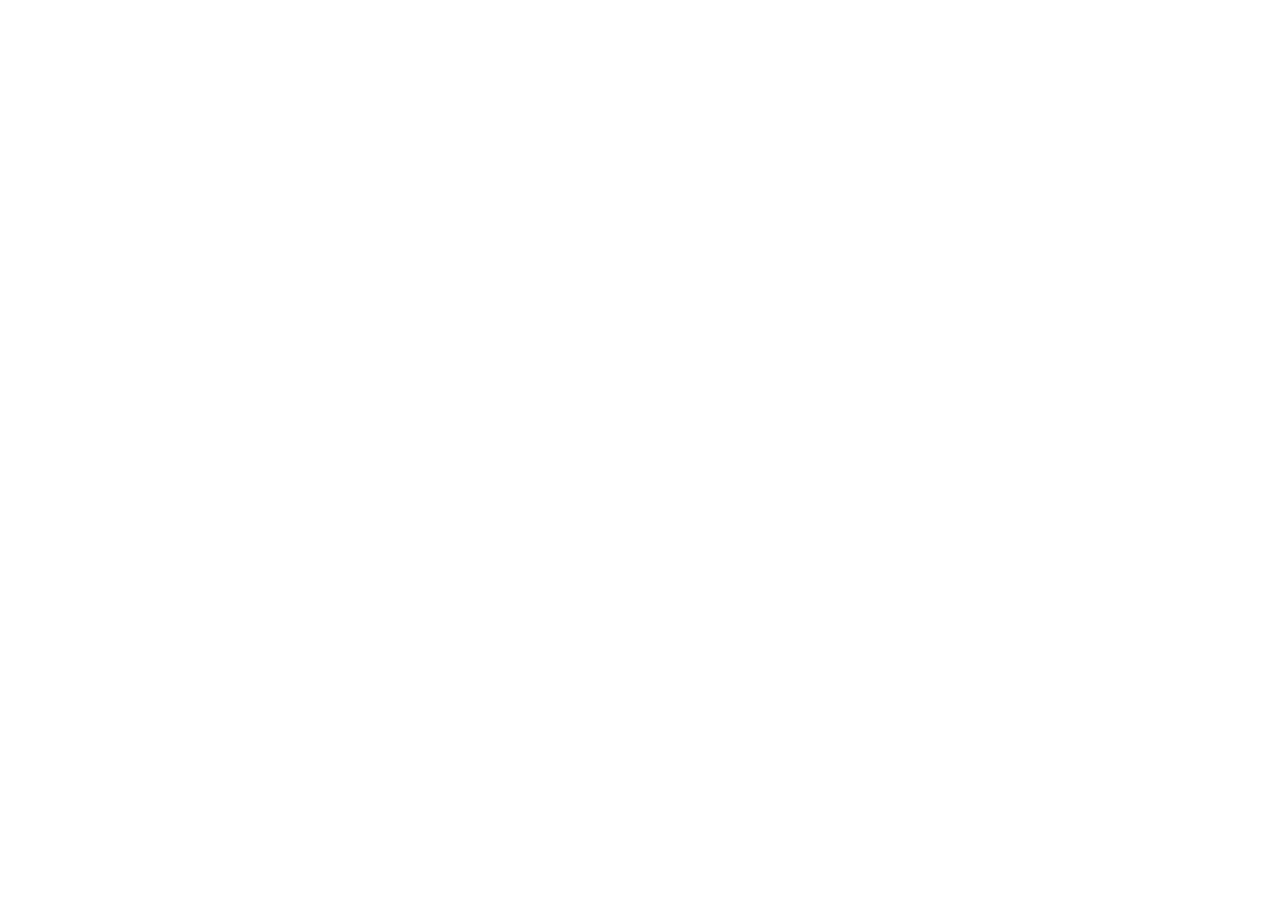
==== dev.html @ 2709f431 "Add repo scaffold: pen.js, genome/app/probes stubs, tokens, dev harness Copies pen.js byte-identical" ====
<!doctype html>
<html lang="en">
<head>
  <meta charset="utf-8">
  <meta name="viewport" content="width=device-width, initial-scale=1">
  <title>Likeness Evolver – Dev Harness</title>
  <link rel="stylesheet" href="style.css">
</head>
<body class="edu">
  <main id="probes"></main>
  <canvas id="sheet"></canvas>
  <script src="pen.js"></script>
  <script src="genome.js"></script>
  <script src="probes.js"></script>
</body>
</html>
---- style.css ----
/* ─── Tokens: the drawing palette (from faces/shared/palette.css) plus the
   edulab UI tokens the app chrome needs (from faces/shared/edulab.css).
   pen.js and genome.js read colours only from here via tok()/toks(). ─── */
:root {
  /* ── drawing paper & inks ── */
  --canvas: #FFFFFF;
  --ink: #211E1A;
  --ink-sepia: #5B3F2E;
  --ink-blue: #1B4E88;

  /* ── marker box: skins, hair, tints, hats, accents, blush ── */
  --skin-1: #e9c2a6; --skin-2: #dca884; --skin-3: #caa07a; --skin-4: #b9855e;
  --skin-5: #e6b9b0; --skin-6: #a36d4b; --skin-7: #7f5236;
  --hair-1: #3a2a22; --hair-2: #2c3340; --hair-3: #5a3b2b; --hair-4: #4a4642;
  --tint-1: #c9a46a; --tint-2: #a8765a; --tint-3: #b7b3aa; --tint-4: #8c6b7a;
  --hat-1: #6b7f98; --hat-2: #7d8a5e; --hat-3: #b68b4c; --hat-4: #a9504a; --hat-5: #8d8f91;
  --accent-1: #b8463e; --accent-2: #4f6f96; --accent-3: #c9962f;
  --blush: #d98a85;

  /* ── edulab UI chrome: background, text, accent teal/marigold ── */
  --paper: #FBF7F0;
  --paper-2: #F4EDDF;
  --paper-3: #ECE1CF;
  --surface: #FFFFFF;
  --ink-2: #5B554D;
  --ink-3: #938A7C;
  --line: #E7DCCB;
  --line-2: #D6C8B2;

  --marigold: #E8920C;
  --marigold-600: #CE800A;
  --marigold-soft: #FBE7C2;
  --marigold-ink: #8A4F00;

  --teal: #0E8C7F;
  --teal-600: #0B7468;
  --teal-soft: #D2EBE6;
  --teal-ink: #0A5A52;
}
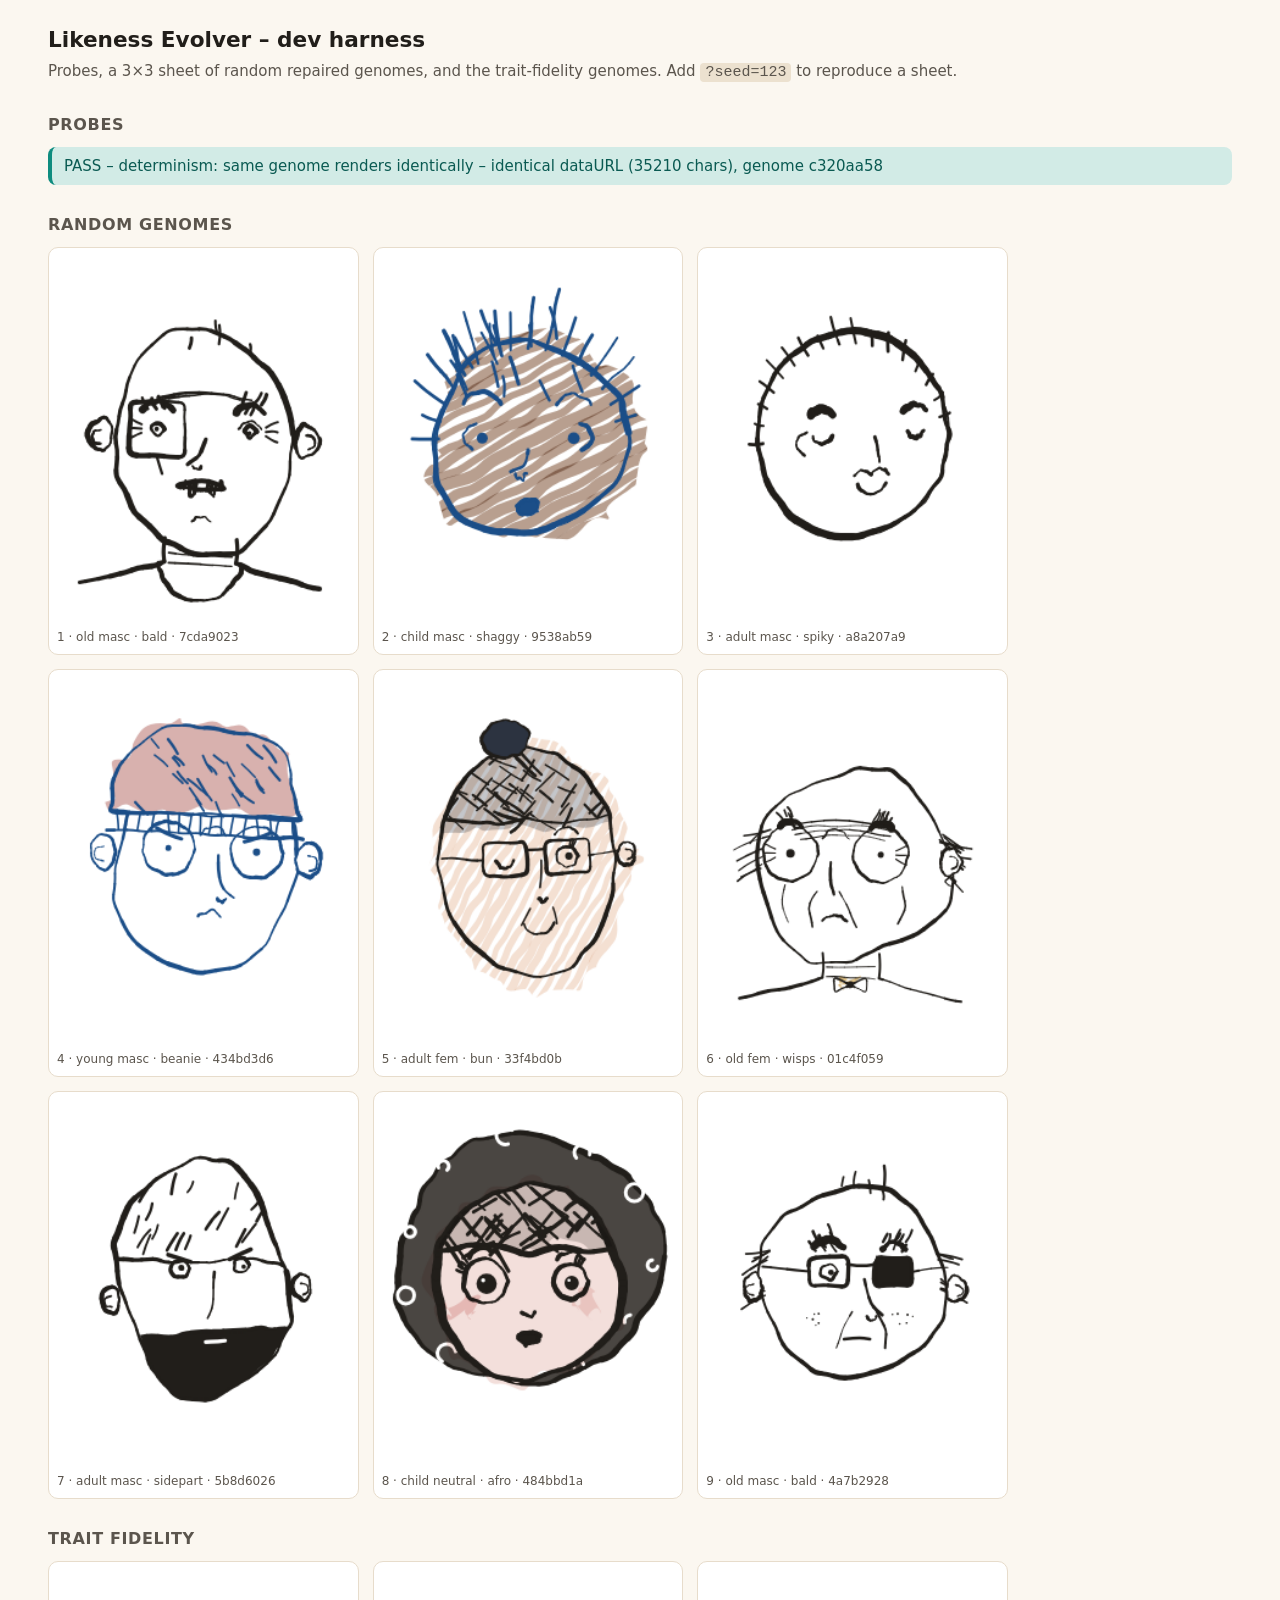
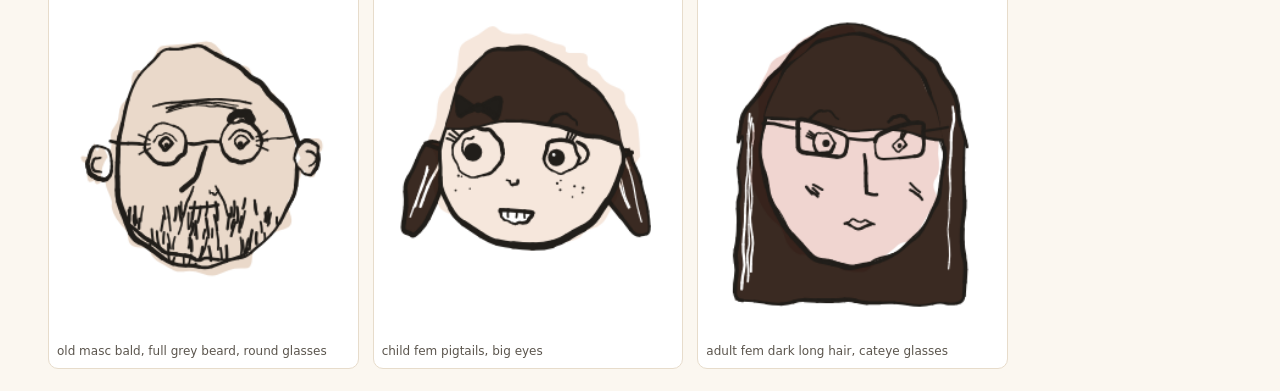
==== commit c4cf6ca5: "Add genome model and deterministic drawFace adapted from faces.js Lift every recognisable trait of a" ====
--- a/dev.html
+++ b/dev.html
@@ -6,11 +6,130 @@
   <title>Likeness Evolver – Dev Harness</title>
   <link rel="stylesheet" href="style.css">
 </head>
-<body class="edu">
-  <main id="probes"></main>
-  <canvas id="sheet"></canvas>
+<body class="dev">
+  <header class="dev-head">
+    <h1>Likeness Evolver – dev harness</h1>
+    <p class="dev-note">Probes, a 3×3 sheet of random repaired genomes, and the trait-fidelity genomes.
+      Add <code>?seed=123</code> to reproduce a sheet.</p>
+  </header>
+
+  <section>
+    <h2>Probes</h2>
+    <main id="probes" class="probe-list"></main>
+  </section>
+
+  <section>
+    <h2>Random genomes</h2>
+    <div id="sheet" class="face-grid"></div>
+  </section>
+
+  <section>
+    <h2>Trait fidelity</h2>
+    <div id="fidelity" class="face-grid face-grid-3"></div>
+  </section>
+
   <script src="pen.js"></script>
   <script src="genome.js"></script>
   <script src="probes.js"></script>
+  <script>
+  (function () {
+    'use strict';
+
+    // ─── Constants ───
+    var CELL_W = 240, CELL_H = 300;
+
+    /* hand-built genomes for the trait-fidelity spot check (spec Phase 1) */
+    var FIDELITY = [
+      ['old masc bald, full grey beard, round glasses', {
+        age: 'old', gender: 'masc', expr: 'neutral',
+        hairStyle: 'bald', hairDark: false, hairFillIdx: 3, hairTintIdx: null,
+        skinIdx: 2, washMode: 'flat', hatWashIdx: null, accentIdx: 1, inkIdx: 0,
+        penW: 1.15, headW: 68, headRatio: 1.14, tilt: -0.03, look: 0,
+        eyeKind: 'ring', browKind: 'thick', noseKind: 'big', mouthKind: 'flat',
+        stache: 'none', beard: 'full', eyewear: 'round', bow: false, earrings: 'none',
+        wobbleSeed: 101,
+      }],
+      ['child fem pigtails, big eyes', {
+        age: 'child', gender: 'fem', expr: 'neutral',
+        hairStyle: 'pigtails', hairDark: true, hairFillIdx: 0, hairTintIdx: null,
+        skinIdx: 0, washMode: 'flat', hatWashIdx: null, accentIdx: 0, inkIdx: 0,
+        penW: 1.0, headW: 54, headRatio: 1.02, tilt: 0.05, look: -0.5,
+        eyeKind: 'big', browKind: 'arc', noseKind: 'button', mouthKind: 'grin',
+        stache: 'none', beard: 'none', eyewear: 'none', bow: true, earrings: 'none',
+        wobbleSeed: 202,
+      }],
+      ['adult fem dark long hair, cateye glasses', {
+        age: 'adult', gender: 'fem', expr: 'neutral',
+        hairStyle: 'long', hairDark: true, hairFillIdx: 0, hairTintIdx: null,
+        skinIdx: 4, washMode: 'flat', hatWashIdx: null, accentIdx: 0, inkIdx: 0,
+        penW: 1.05, headW: 64, headRatio: 1.2, tilt: 0.02, look: 0.5,
+        eyeKind: 'ring', browKind: 'arc', noseKind: 'straight', mouthKind: 'lips',
+        stache: 'none', beard: 'none', eyewear: 'cateye', bow: false, earrings: 'drop',
+        wobbleSeed: 303,
+      }],
+    ];
+
+    // ─── DOM refs ───
+    var probesEl = document.getElementById('probes');
+    var sheetEl = document.getElementById('sheet');
+    var fidelityEl = document.getElementById('fidelity');
+
+    // ─── Helpers ───
+    function cell(parent, label) {
+      var fig = document.createElement('figure');
+      fig.className = 'face-cell';
+      var canvas = document.createElement('canvas');
+      canvas.width = CELL_W; canvas.height = CELL_H;
+      var cap = document.createElement('figcaption');
+      cap.textContent = label;
+      fig.appendChild(canvas); fig.appendChild(cap);
+      parent.appendChild(fig);
+      return canvas;
+    }
+
+    function seedFromQuery() {
+      var m = /[?&]seed=(-?\d+)/.exec(window.location.search);
+      return m ? parseInt(m[1], 10) : (Date.now() | 0);
+    }
+
+    // ─── Render ───
+    function renderProbes() {
+      var results = window.Probes.run();
+      probesEl.textContent = '';
+      results.forEach(function (r) {
+        var row = document.createElement('p');
+        row.className = 'probe-row';
+        row.setAttribute('data-pass', r.pass ? 'true' : 'false');
+        row.textContent = (r.pass ? 'PASS' : 'FAIL') + ' – ' + r.name + ' – ' + r.detail;
+        probesEl.appendChild(row);
+      });
+      probesEl.setAttribute('data-all-pass', results.every(function (r) { return r.pass; }) ? 'true' : 'false');
+    }
+
+    function renderSheet(seed) {
+      var rand = window.Genome.mulberry32(seed);
+      sheetEl.textContent = '';
+      for (var i = 0; i < 9; i++) {
+        var g = window.Genome.randomGenome(rand);
+        var label = (i + 1) + ' · ' + g.age + ' ' + g.gender + ' · ' + g.hairStyle + ' · ' + window.Genome.genomeHash(g);
+        window.Genome.renderGenome(cell(sheetEl, label), g);
+      }
+      sheetEl.setAttribute('data-seed', String(seed));
+    }
+
+    function renderFidelity() {
+      fidelityEl.textContent = '';
+      FIDELITY.forEach(function (pair) {
+        var g = window.Genome.repair(pair[1]);
+        window.Genome.renderGenome(cell(fidelityEl, pair[0]), g);
+      });
+    }
+
+    // ─── Init ───
+    renderProbes();
+    renderSheet(seedFromQuery());
+    renderFidelity();
+  })();
+  </script>
 </body>
 </html>
--- a/style.css
+++ b/style.css
@@ -37,3 +37,50 @@
   --teal-soft: #D2EBE6;
   --teal-ink: #0A5A52;
 }
+
+/* ─── Dev harness (dev.html): plain layout, tokens only ─── */
+body.dev {
+  margin: 0;
+  padding: 24px clamp(16px, 4vw, 48px);
+  background: var(--paper);
+  color: var(--ink);
+  font: 15px/1.5 ui-sans-serif, system-ui, -apple-system, "Segoe UI", sans-serif;
+}
+body.dev h1 { font-size: 1.35rem; margin: 0 0 4px; }
+body.dev h2 { font-size: 1rem; margin: 28px 0 10px; color: var(--ink-2); letter-spacing: 0.04em; text-transform: uppercase; }
+.dev-note { margin: 0; color: var(--ink-2); }
+.dev-note code { background: var(--paper-3); padding: 1px 5px; border-radius: 4px; }
+
+.probe-list { display: flex; flex-direction: column; gap: 6px; }
+.probe-row {
+  margin: 0;
+  padding: 8px 12px;
+  border-radius: 8px;
+  border-left: 4px solid var(--line-2);
+  background: var(--surface);
+}
+.probe-row[data-pass="true"] { border-left-color: var(--teal); background: var(--teal-soft); color: var(--teal-ink); }
+.probe-row[data-pass="false"] { border-left-color: var(--marigold-600); background: var(--marigold-soft); color: var(--marigold-ink); }
+
+.face-grid {
+  display: grid;
+  grid-template-columns: repeat(3, minmax(0, 1fr));
+  gap: 14px;
+  max-width: 960px;
+}
+.face-cell {
+  margin: 0;
+  background: var(--surface);
+  border: 1px solid var(--line);
+  border-radius: 10px;
+  padding: 8px;
+  display: flex;
+  flex-direction: column;
+  gap: 6px;
+}
+.face-cell canvas { width: 100%; height: auto; display: block; background: var(--canvas); border-radius: 6px; }
+.face-cell figcaption { font-size: 0.75rem; color: var(--ink-2); }
+
+@media (max-width: 768px) {
+  .face-grid { grid-template-columns: repeat(2, minmax(0, 1fr)); }
+}
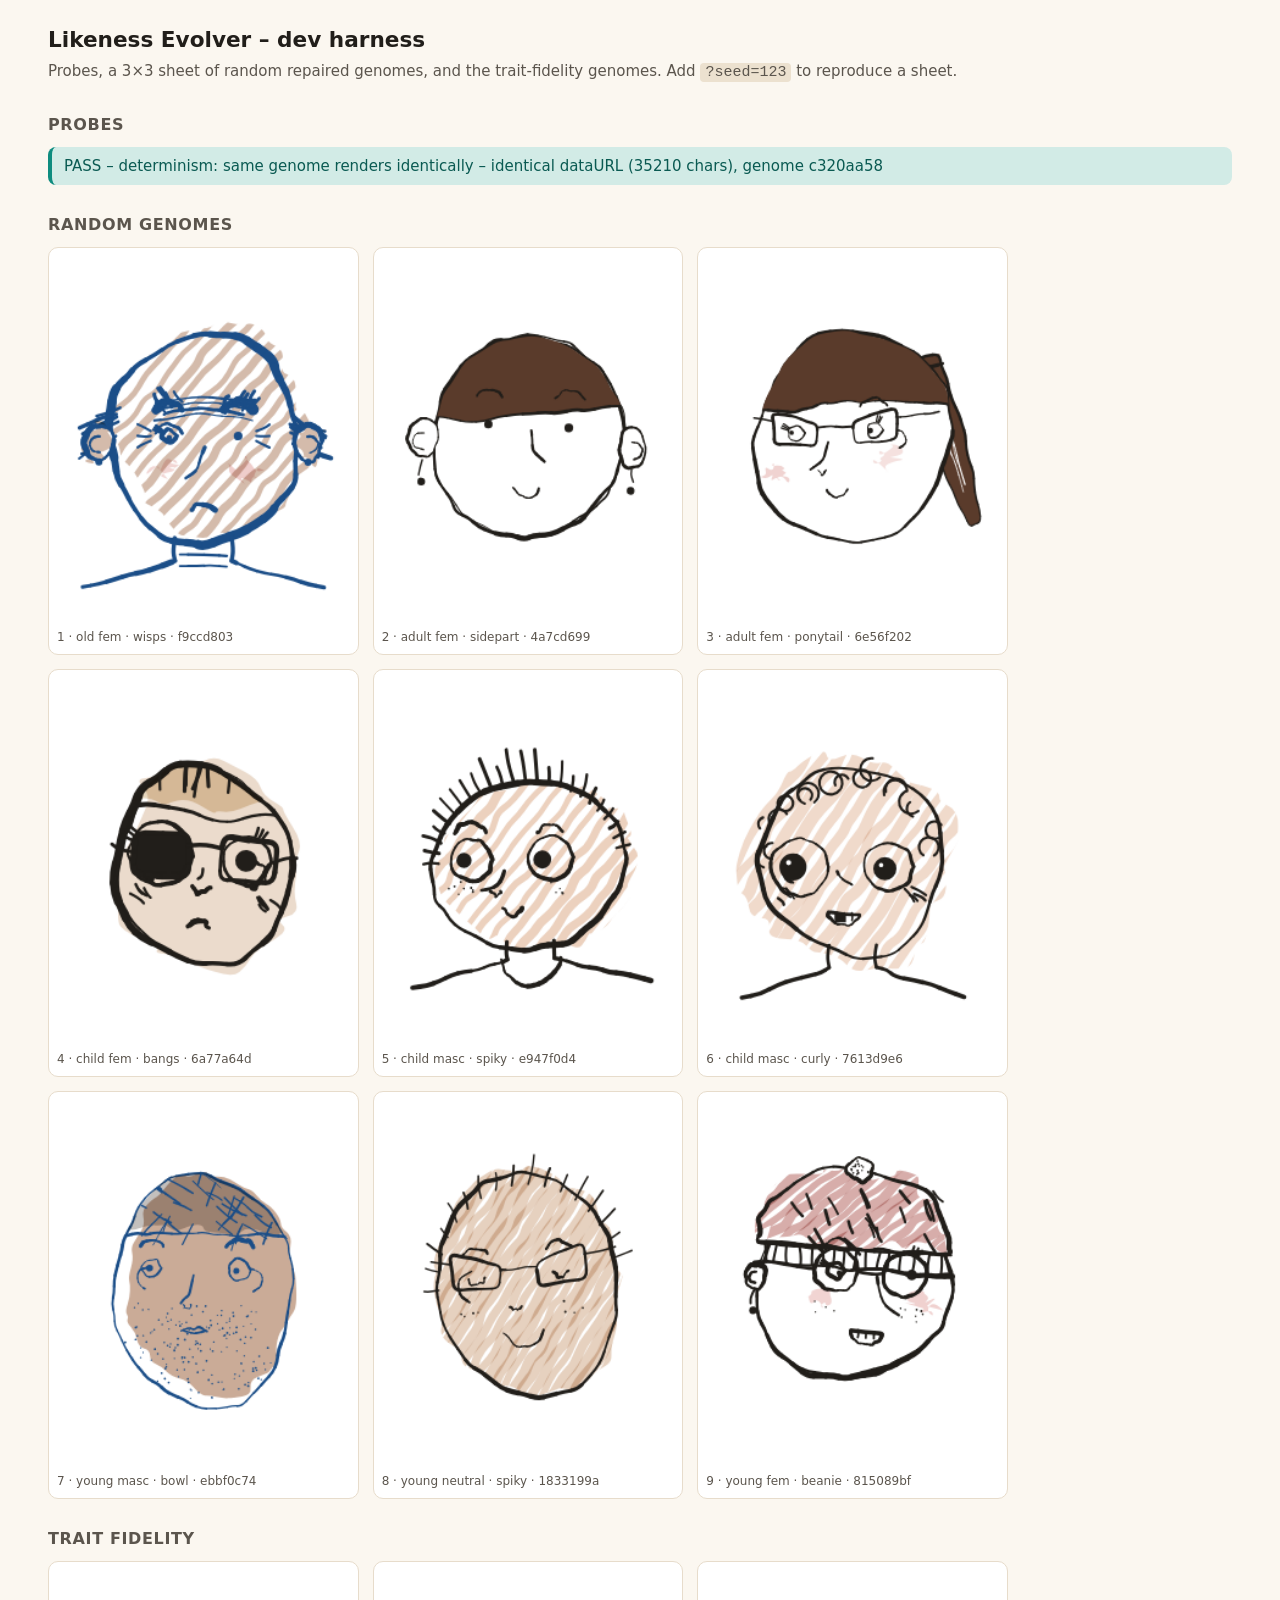
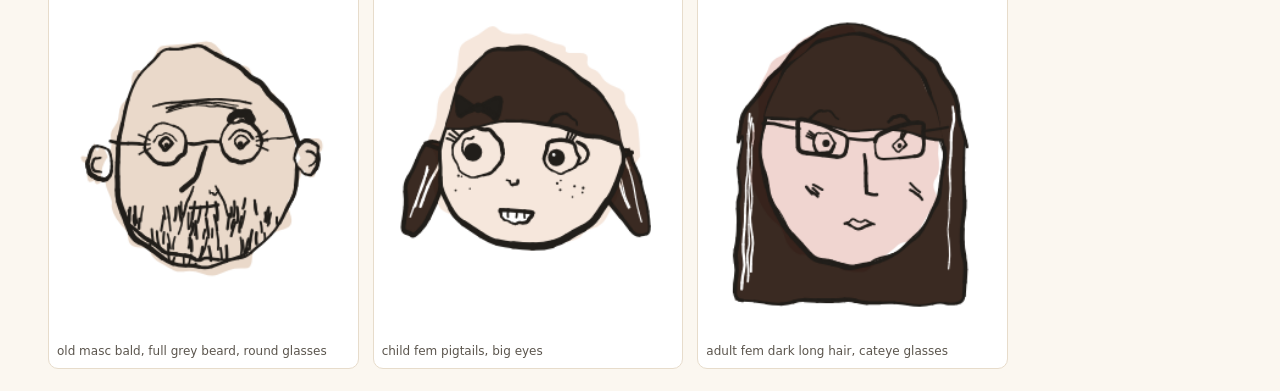
==== commit 37e7c542: "Tidy the Genome namespace and the probe harness after review - Move the six non-contract exports (GE" ====
--- a/dev.html
+++ b/dev.html
@@ -107,7 +107,7 @@
     }
 
     function renderSheet(seed) {
-      var rand = window.Genome.mulberry32(seed);
+      var rand = window.Genome._internal.mulberry32(seed);
       sheetEl.textContent = '';
       for (var i = 0; i < 9; i++) {
         var g = window.Genome.randomGenome(rand);
--- a/style.css
+++ b/style.css
@@ -36,6 +36,9 @@
   --teal-600: #0B7468;
   --teal-soft: #D2EBE6;
   --teal-ink: #0A5A52;
+
+  /* ── type ── */
+  --font-ui: ui-sans-serif, system-ui, -apple-system, "Segoe UI", sans-serif;
 }
 
 /* ─── Dev harness (dev.html): plain layout, tokens only ─── */
@@ -44,7 +47,7 @@
   padding: 24px clamp(16px, 4vw, 48px);
   background: var(--paper);
   color: var(--ink);
-  font: 15px/1.5 ui-sans-serif, system-ui, -apple-system, "Segoe UI", sans-serif;
+  font: 15px/1.5 var(--font-ui);
 }
 body.dev h1 { font-size: 1.35rem; margin: 0 0 4px; }
 body.dev h2 { font-size: 1rem; margin: 28px 0 10px; color: var(--ink-2); letter-spacing: 0.04em; text-transform: uppercase; }
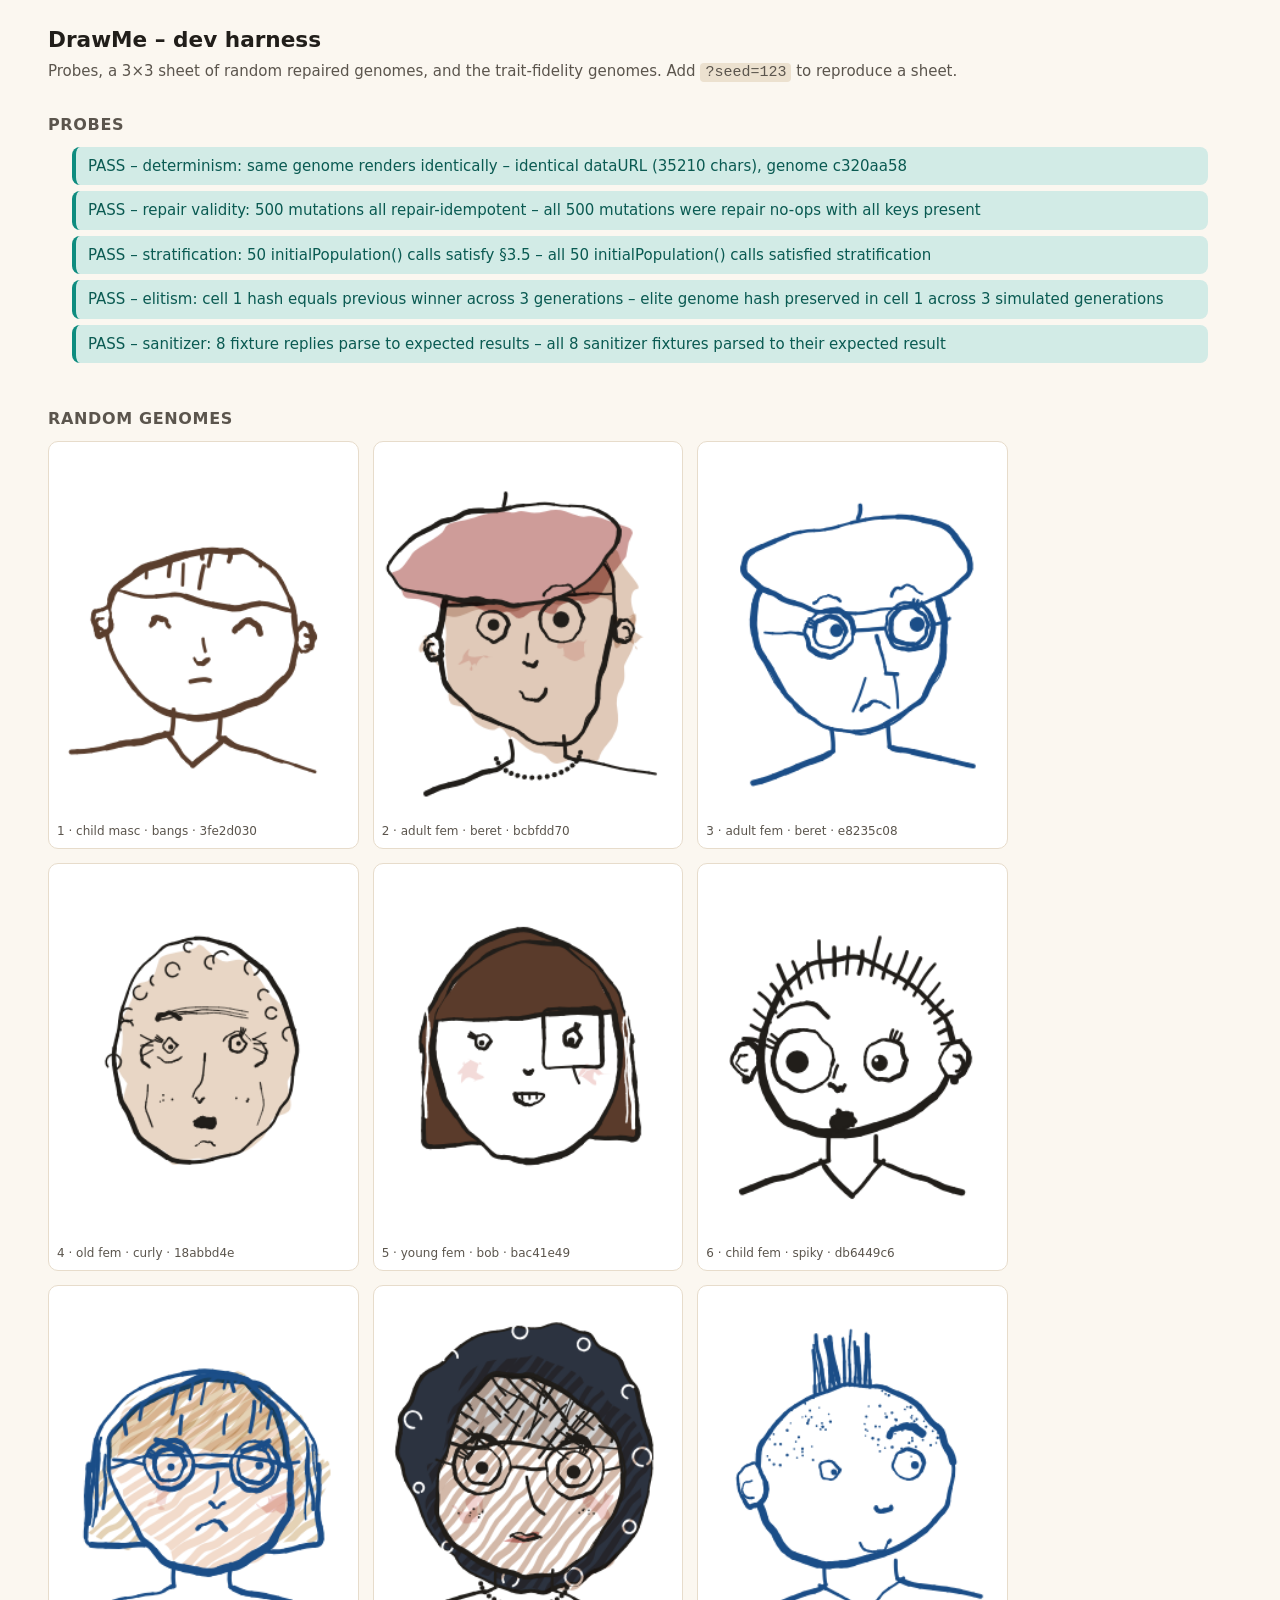
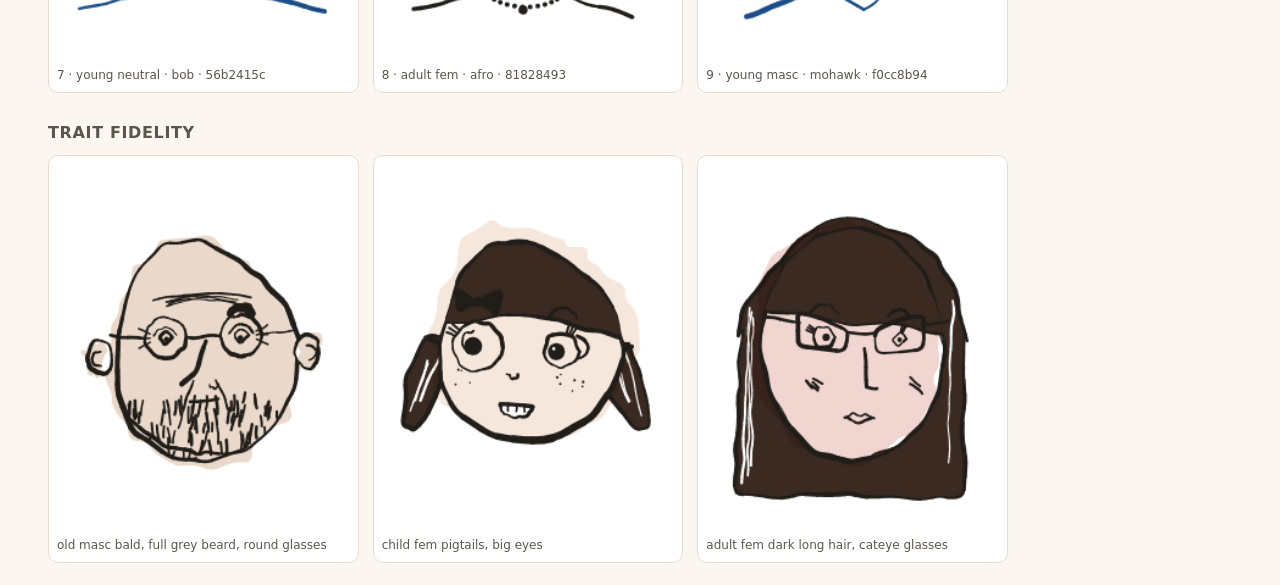
==== commit 64cc0190: "Task 9: rename to DrawMe, header run controls, AI model catalog + discovery, log thumbnails - Rename" ====
--- a/dev.html
+++ b/dev.html
@@ -3,12 +3,12 @@
 <head>
   <meta charset="utf-8">
   <meta name="viewport" content="width=device-width, initial-scale=1">
-  <title>Likeness Evolver – Dev Harness</title>
+  <title>DrawMe – Dev Harness</title>
   <link rel="stylesheet" href="style.css">
 </head>
 <body class="dev">
   <header class="dev-head">
-    <h1>Likeness Evolver – dev harness</h1>
+    <h1>DrawMe – dev harness</h1>
     <p class="dev-note">Probes, a 3×3 sheet of random repaired genomes, and the trait-fidelity genomes.
       Add <code>?seed=123</code> to reproduce a sheet.</p>
   </header>
--- a/style.css
+++ b/style.css
@@ -19,6 +19,7 @@
 
   /* ── edulab UI chrome: background, text, accent teal/marigold ── */
   --paper: #FBF7F0;
+  --paper-translucent: rgba(251, 247, 240, 0.85); /* --paper at 85% alpha, for the blurred header bar */
   --paper-2: #F4EDDF;
   --paper-3: #ECE1CF;
   --surface: #FFFFFF;
@@ -39,6 +40,15 @@
 
   /* ── type ── */
   --font-ui: ui-sans-serif, system-ui, -apple-system, "Segoe UI", sans-serif;
+  --font-display: var(--font-ui);
+  --font-mono: ui-monospace, "SF Mono", Menlo, "DejaVu Sans Mono", monospace;
+
+  /* ── app chrome: radius, shadow, focus ── */
+  --on-primary: #FFFFFF;
+  --r-xs: 6px; --r-sm: 10px; --r-md: 14px; --r-lg: 20px; --r-pill: 999px;
+  --shadow-sm: 0 1px 2px rgba(33, 30, 26, 0.06), 0 1px 1px rgba(33, 30, 26, 0.04);
+  --shadow-md: 0 4px 16px rgba(33, 30, 26, 0.08), 0 1px 3px rgba(33, 30, 26, 0.05);
+  --focus-ring: 0 0 0 3px rgba(232, 146, 12, 0.38);
 }
 
 /* ─── Dev harness (dev.html): plain layout, tokens only ─── */
@@ -87,3 +97,283 @@
 @media (max-width: 768px) {
   .face-grid { grid-template-columns: repeat(2, minmax(0, 1fr)); }
 }
+
+/* ============================================================
+   APP CHROME – draw.html: header, layout regions, upload zone,
+   grid, controls, log, probe panel. edulab look, tokens only.
+   ============================================================ */
+
+* { box-sizing: border-box; }
+html, body { margin: 0; padding: 0; }
+body.edu { background: var(--paper); color: var(--ink); font-family: var(--font-ui); min-height: 100vh; }
+
+.edu-header {
+  width: 100%;
+  background: var(--paper-translucent);
+  backdrop-filter: blur(12px); -webkit-backdrop-filter: blur(12px);
+  border-bottom: 1px solid var(--line);
+}
+.edu-header-inner { max-width: 1400px; margin: 0 auto; padding: 0 24px; min-height: 62px; display: flex; align-items: center; gap: 12px; }
+.edu-wordmark { font-family: var(--font-display); font-weight: 700; font-size: 22px; letter-spacing: -0.02em; color: var(--ink); }
+.edu-tag {
+  font-family: var(--font-mono); font-weight: 500; font-size: 11px; letter-spacing: 0.14em;
+  text-transform: uppercase; white-space: nowrap; color: var(--teal-ink); background: var(--teal-soft);
+  padding: 4px 9px; border-radius: var(--r-pill);
+}
+.edu-header .right { margin-left: auto; display: flex; align-items: center; gap: 10px; }
+
+/* header-controls (Task 9): Start/Pause/Stop + the "Gen g/10" progress bar, moved
+   from the old center-column controls-bar into the header's right side. */
+.header-controls { margin-left: auto; }
+.header-controls-inner { display: flex; align-items: center; gap: 10px; flex-wrap: wrap; }
+
+.edu-btn {
+  font-family: var(--font-display); font-weight: 600; font-size: 14px;
+  background: var(--marigold); color: var(--on-primary); border: none;
+  border-radius: var(--r-pill); padding: 9px 18px; cursor: pointer;
+  transition: background-color 0.15s, transform 0.12s cubic-bezier(0.32, 0.72, 0.32, 1);
+}
+.edu-btn:hover:not(:disabled) { background: var(--marigold-600); }
+.edu-btn:active:not(:disabled) { transform: scale(0.96); }
+.edu-btn:focus-visible { outline: none; box-shadow: var(--focus-ring); }
+.edu-btn:disabled { opacity: 0.45; cursor: not-allowed; }
+.edu-btn.ghost { background: var(--surface); color: var(--ink); border: 1px solid var(--line-2); }
+.edu-btn.ghost:hover:not(:disabled) { background: var(--paper-2); }
+
+#app {
+  display: grid;
+  grid-template-columns: 280px minmax(0, 1fr) 300px;
+  gap: 18px;
+  align-items: start;
+  max-width: 1400px;
+  margin: 0 auto;
+  padding: 18px 24px 12px;
+  min-height: calc(100vh - 62px);
+}
+
+.panel {
+  background: var(--surface);
+  border: 1px solid var(--line);
+  border-radius: var(--r-md);
+  padding: 14px;
+}
+/* phase transitions as short fades (Task 7): every App.set() rebuilds the center
+   column from scratch, so a freshly-created .col-center fades in on every state/phase
+   change – Start, judging -> reviewing, a generation advancing, reaching done, etc. */
+.col-center { animation: panel-fade-in 0.2s ease-out; }
+@keyframes panel-fade-in { from { opacity: 0; } to { opacity: 1; } }
+.panel h2 {
+  margin: 0 0 10px;
+  font-family: var(--font-display);
+  font-size: 0.8rem;
+  letter-spacing: 0.06em;
+  text-transform: uppercase;
+  color: var(--ink-2);
+}
+
+.col-left { display: flex; flex-direction: column; gap: 14px; }
+
+.dropzone {
+  border: 2px dashed var(--line-2);
+  border-radius: var(--r-md);
+  padding: 18px;
+  text-align: center;
+  cursor: pointer;
+  color: var(--ink-2);
+  font-size: 0.85rem;
+  transition: border-color 0.15s, background-color 0.15s;
+}
+.dropzone:hover, .dropzone.drag-over { border-color: var(--teal); background: var(--teal-soft); }
+.dropzone:focus-visible { outline: none; box-shadow: var(--focus-ring); }
+.dropzone input[type="file"] { display: none; }
+.dropzone-error { color: var(--marigold-ink); font-size: 0.8rem; margin-top: 8px; }
+
+.photo-preview { margin-top: 12px; }
+.photo-preview img { display: block; width: 100%; height: auto; border-radius: var(--r-sm); border: 1px solid var(--line); background: var(--paper-2); }
+
+.settings-placeholder { color: var(--ink-3); font-size: 0.82rem; line-height: 1.5; }
+
+.settings-panel { transition: border-color 0.2s, box-shadow 0.2s; }
+.settings-panel.is-highlighted { border-color: var(--marigold); box-shadow: var(--focus-ring); }
+.settings-row { display: flex; flex-direction: column; gap: 4px; margin-bottom: 10px; }
+.settings-row label { font-size: 0.76rem; color: var(--ink-2); font-weight: 600; }
+.settings-row select, .settings-row input {
+  font-family: var(--font-ui); font-size: 0.85rem; color: var(--ink);
+  background: var(--paper); border: 1px solid var(--line-2); border-radius: var(--r-sm);
+  padding: 7px 9px;
+}
+.settings-row select:focus-visible, .settings-row input:focus-visible { outline: none; box-shadow: var(--focus-ring); }
+.settings-note { color: var(--ink-3); font-size: 0.76rem; line-height: 1.5; margin: 8px 0 0; }
+.settings-error { color: var(--marigold-ink); font-size: 0.8rem; margin: 8px 0 0; }
+
+/* model discovery + "Get a key" link (Task 9) */
+.settings-key-link {
+  align-self: flex-start; font-size: 0.76rem; color: var(--teal-ink);
+  text-decoration: none; margin-top: 2px;
+}
+.settings-key-link:hover { text-decoration: underline; }
+.settings-key-link:focus-visible { outline: none; box-shadow: var(--focus-ring); }
+
+/* sr-only: visually hidden but still reachable by assistive tech (the standard
+   clip-based technique) – used for the #live-announcer aria-live region so its text
+   is announced without taking up any visible layout space. */
+.sr-only {
+  position: absolute; width: 1px; height: 1px; padding: 0; margin: -1px;
+  overflow: hidden; clip: rect(0, 0, 0, 0); white-space: nowrap; border: 0;
+}
+
+.judging-indicator {
+  display: inline-block; width: 8px; height: 8px; border-radius: 50%;
+  background: var(--marigold); margin-right: 6px; vertical-align: middle;
+  animation: judging-pulse 1s ease-in-out infinite;
+}
+@keyframes judging-pulse { 0%, 100% { opacity: 0.25; } 50% { opacity: 1; } }
+
+.col-center { display: flex; flex-direction: column; gap: 14px; min-width: 0; }
+
+/* run status (Task 9): moved out of the old .controls-bar into its own line above
+   the review bar, in the center column, next to the grid it describes. */
+.review-status { font-family: var(--font-mono); font-size: 0.78rem; color: var(--teal-ink); }
+
+/* progress bar: "generation g / 10", visible only while a run is under way. The
+   track (.progress-bar-track) is a fixed-width background bar; .progress-bar-fill
+   is the inner element whose width is set inline from app.js as a percentage. */
+.progress-bar {
+  margin-left: auto; display: flex; align-items: center; gap: 8px;
+  width: 150px; max-width: 40vw;
+}
+.progress-bar-fill {
+  height: 6px; width: 0; border-radius: var(--r-pill);
+  background: var(--marigold); transition: width 0.3s ease;
+}
+.progress-bar-fill-track {
+  flex: 1 1 auto; height: 6px; border-radius: var(--r-pill);
+  background: var(--paper-3); overflow: hidden;
+}
+.progress-bar-label { font-family: var(--font-mono); font-size: 0.72rem; color: var(--ink-2); white-space: nowrap; }
+
+/* review countdown bar (Task 7): thin bar draining over REVIEW_MS; width transitions
+   are driven from app.js (renderReviewBar), disabled globally under reduced motion. */
+.review-bar {
+  height: 3px; width: 100%; border-radius: var(--r-pill);
+  background: var(--paper-3); overflow: hidden;
+}
+.review-bar-fill {
+  height: 100%; width: 100%; background: var(--teal);
+  transition-property: width; transition-timing-function: linear;
+}
+
+#grid {
+  display: grid;
+  grid-template-columns: repeat(3, minmax(0, 1fr));
+  gap: 12px;
+}
+.cell {
+  position: relative;
+  background: var(--surface);
+  border: 2px solid var(--line);
+  border-radius: var(--r-sm);
+  padding: 6px;
+  cursor: pointer;
+  transition: border-color 0.15s;
+  animation: cell-fade-in 0.25s ease-out;
+}
+.cell:hover { border-color: var(--teal); }
+.cell:focus-visible { outline: none; box-shadow: var(--focus-ring); }
+.cell canvas { display: block; width: 100%; height: auto; background: var(--canvas); border-radius: 4px; }
+.cell .cell-badge {
+  position: absolute; top: 10px; left: 10px;
+  background: var(--surface); color: var(--ink-2);
+  font-family: var(--font-mono); font-size: 0.72rem; font-weight: 600;
+  border-radius: var(--r-pill); padding: 1px 7px; border: 1px solid var(--line-2);
+}
+/* winner highlight (Task 7): an opacity fade, not a shape/position change – a new
+   .is-winner cell is a freshly-rendered DOM node each time (render() rebuilds the
+   whole grid), so this animation naturally replays on every new pick or override. */
+.cell.is-winner { border-color: var(--marigold); animation: cell-winner-fade 0.5s ease-out; }
+.cell.is-winner .cell-badge { background: var(--marigold-soft); color: var(--marigold-ink); border-color: var(--marigold); }
+@keyframes cell-fade-in { from { opacity: 0; } to { opacity: 1; } }
+@keyframes cell-winner-fade { 0% { opacity: 0.35; } 100% { opacity: 1; } }
+
+.col-right { display: flex; flex-direction: column; gap: 14px; }
+#log { display: flex; flex-direction: column; gap: 6px; max-height: 70vh; overflow-y: auto; }
+#log:empty::before { content: "No generations run yet."; color: var(--ink-3); font-size: 0.82rem; }
+.log-entry {
+  display: flex;
+  align-items: flex-start;
+  gap: 8px;
+  font-size: 0.8rem;
+  border-left: 3px solid var(--line-2);
+  padding: 4px 8px;
+  color: var(--ink-2);
+}
+.log-entry[data-source="manual"] { border-left-color: var(--teal); }
+.log-entry[data-source="ai"] { border-left-color: var(--marigold); }
+
+/* winner thumbnail (Task 9): sits left of the entry text, sized in css px – the
+   backing canvas resolution is device-pixel-ratio scaled from app.js. */
+.log-thumb {
+  flex: 0 0 auto;
+  width: 64px; height: 80px;
+  display: block;
+  background: var(--canvas);
+  border: 1px solid var(--line);
+  border-radius: var(--r-xs);
+}
+.log-entry-text { flex: 1 1 auto; min-width: 0; }
+
+.done-panel { display: flex; flex-direction: column; gap: 16px; }
+.done-portrait, .done-composite { margin: 0; }
+.done-portrait img, .done-composite img {
+  display: block; max-width: 100%; height: auto;
+  border: 1px solid var(--line); border-radius: var(--r-sm); background: var(--paper-2);
+}
+.done-portrait figcaption, .done-composite figcaption { margin-top: 6px; font-size: 0.78rem; color: var(--ink-2); }
+.done-status { color: var(--ink-3); font-size: 0.82rem; }
+.done-actions { display: flex; flex-wrap: wrap; gap: 10px; }
+.done-actions a.edu-btn { text-decoration: none; display: inline-flex; align-items: center; }
+.done-actions .is-disabled { opacity: 0.45; pointer-events: none; }
+
+.edu-footer {
+  max-width: 1400px;
+  margin: 0 auto;
+  padding: 6px 24px 20px;
+  color: var(--ink-3);
+  font-size: 0.76rem;
+}
+
+#probes { max-width: 1400px; margin: 0 auto; padding: 0 24px 16px; }
+#probes .probe-list { margin-top: 8px; }
+
+@media (max-width: 768px) {
+  .edu-header-inner { padding: 8px 12px; gap: 8px; flex-wrap: wrap; }
+  .edu-wordmark { font-size: 18px; }
+  .edu-tag { display: none; }
+  .edu-btn { padding: 8px 14px; font-size: 13px; }
+  /* header controls (Task 9): wrap onto their own full-width row instead of
+     overflowing when Start/Pause/Stop + the progress bar no longer fit beside
+     the wordmark. */
+  .header-controls { margin-left: 0; width: 100%; }
+  .header-controls-inner { width: 100%; }
+  .progress-bar { max-width: none; }
+  #app {
+    grid-template-columns: 1fr;
+    padding: 12px 14px 8px;
+  }
+  #grid { grid-template-columns: repeat(2, minmax(0, 1fr)); }
+}
+
+/* prefers-reduced-motion (Task 7): collapse every animation/transition in the app to
+   effectively instant, everywhere, rather than special-casing each one (judging pulse,
+   winner fade, phase fade, the review countdown bar's width transition, the button
+   press scale). This is the standard universal override – it still lets the final
+   state apply (fill widths, opacity, colors all still land), it just removes the
+   motion getting there. */
+@media (prefers-reduced-motion: reduce) {
+  *, *::before, *::after {
+    animation-duration: 0.001ms !important;
+    animation-iteration-count: 1 !important;
+    transition-duration: 0.001ms !important;
+    scroll-behavior: auto !important;
+  }
+}
